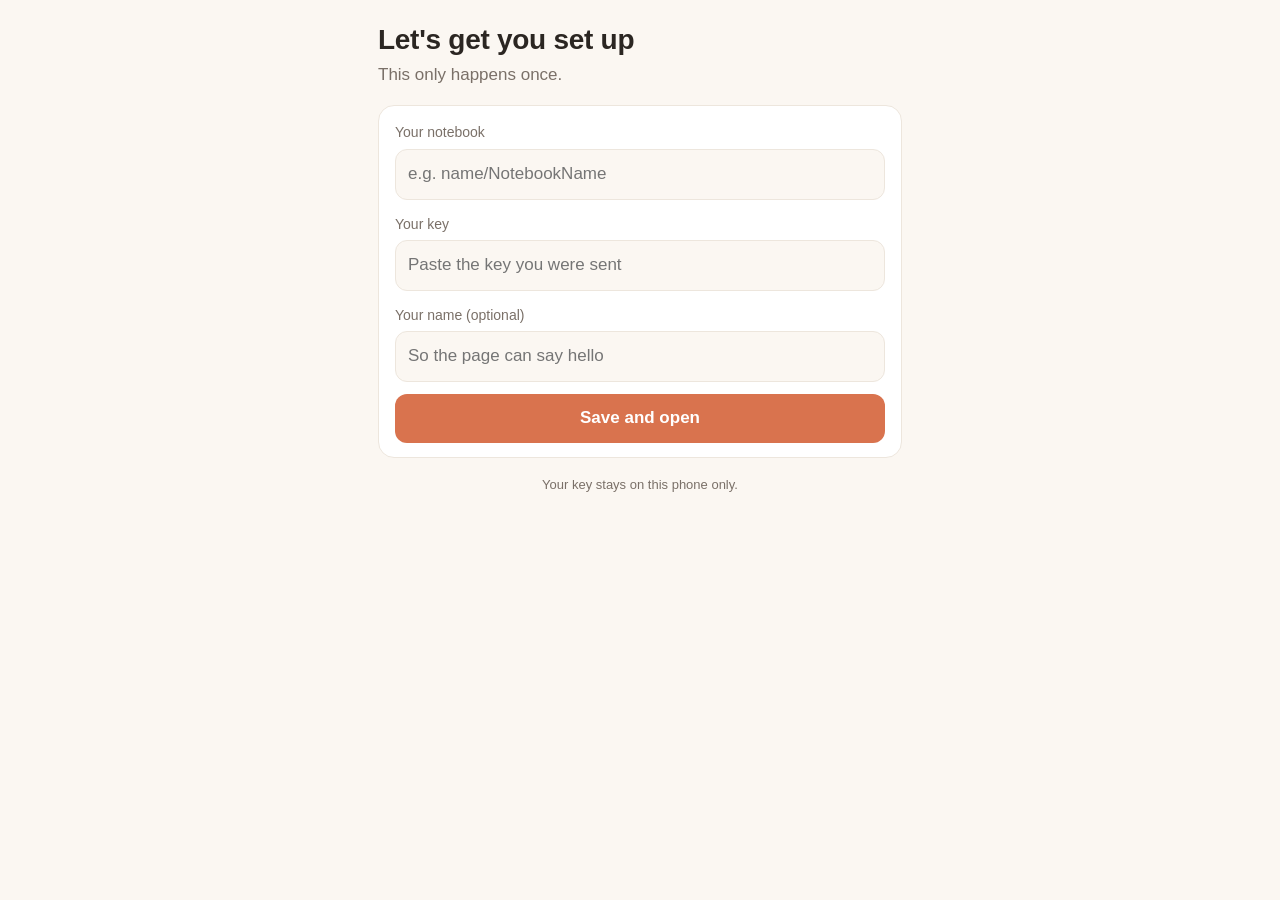
==== public/index.html @ 6e0e3b53 "Deploy as a Cloudflare Worker with static assets and security headers Site files move to public/ and" ====
<!DOCTYPE html>
<html lang="en">
<head>
<meta charset="utf-8">
<meta name="viewport" content="width=device-width, initial-scale=1, viewport-fit=cover">
<meta http-equiv="Content-Security-Policy" content="default-src 'none'; script-src 'self'; style-src 'self' 'unsafe-inline'; img-src 'self'; manifest-src 'self'; worker-src 'self'; connect-src 'self' https://api.github.com; base-uri 'none'; form-action 'none'">
<meta name="referrer" content="no-referrer">
<title>Today</title>
<link rel="manifest" href="manifest.webmanifest">
<link rel="apple-touch-icon" href="apple-touch-icon.png">
<meta name="apple-mobile-web-app-capable" content="yes">
<meta name="apple-mobile-web-app-title" content="Today">
<meta name="apple-mobile-web-app-status-bar-style" content="default">
<meta name="theme-color" content="#FBF7F2">
<style>
  :root {
    --bg: #FBF7F2; --card: #FFFFFF; --ink: #2B2622; --soft: #7A7068;
    --line: #EDE6DD; --accent: #D9734E; --accent-soft: #FBE9E1;
    --ok: #4F8A6E; --warn: #C2553A;
  }
  @media (prefers-color-scheme: dark) {
    :root { --bg:#1D1A18; --card:#272320; --ink:#F2ECE6; --soft:#A79C92;
      --line:#38322D; --accent:#E8906E; --accent-soft:#3A2A23; --ok:#7DB89A; --warn:#EE8A70; }
  }
  * { box-sizing: border-box; }
  html, body { margin:0; background:var(--bg); color:var(--ink);
    font: 17px/1.45 -apple-system, BlinkMacSystemFont, "Segoe UI", Roboto, sans-serif; }
  main { max-width: 560px; margin: 0 auto;
    padding: calc(env(safe-area-inset-top) + 20px) 18px calc(env(safe-area-inset-bottom) + 40px); }
  header { margin-bottom: 18px; }
  .hello { font-size: 28px; font-weight: 700; margin: 0; letter-spacing: -0.01em; }
  .date { color: var(--soft); margin: 2px 0 0; }
  section { background: var(--card); border: 1px solid var(--line); border-radius: 16px;
    padding: 14px 16px; margin-bottom: 14px; }
  h2 { font-size: 13px; text-transform: uppercase; letter-spacing: .06em; color: var(--soft);
    margin: 0 0 8px; font-weight: 600; }
  ul { list-style: none; margin: 0; padding: 0; }
  li { padding: 9px 0; border-top: 1px solid var(--line); display: flex; gap: 10px; align-items: baseline; }
  li:first-child { border-top: 0; }
  .when { flex: 0 0 auto; min-width: 64px; font-size: 14px; color: var(--soft); font-variant-numeric: tabular-nums; }
  .when.late { color: var(--warn); font-weight: 600; }
  .when.now { color: var(--accent); font-weight: 600; }
  .what { flex: 1; }
  .sub { display:block; font-size: 14px; color: var(--soft); }
  .empty { color: var(--soft); font-style: italic; padding: 4px 0; }
  .hero { background: var(--accent-soft); border-color: transparent; }
  .foot { text-align: center; color: var(--soft); font-size: 13px; margin-top: 18px; }
  button, .btn { font: inherit; border: 0; border-radius: 12px; padding: 12px 16px; cursor: pointer;
    background: var(--accent); color: #fff; font-weight: 600; width: 100%; }
  .link { background: none; color: var(--soft); width: auto; padding: 6px; font-weight: 400;
    text-decoration: underline; font-size: 13px; }
  input { font: inherit; width: 100%; padding: 12px; border-radius: 12px; border: 1px solid var(--line);
    background: var(--bg); color: var(--ink); margin: 4px 0 12px; }
  label { font-size: 14px; color: var(--soft); }
  .msg { padding: 12px 14px; border-radius: 12px; background: var(--accent-soft); margin-bottom: 14px; }
  [hidden] { display: none !important; }
</style>
</head>
<body>
<noscript><p style="padding:20px">Please turn on JavaScript to use Today.</p></noscript>
<main>
  <!-- Setup screen -->
  <div id="setup" hidden>
    <header>
      <p class="hello">Let's get you set up</p>
      <p class="date">This only happens once.</p>
    </header>
    <div id="setupMsg" class="msg" hidden></div>
    <section>
      <label for="repo">Your notebook</label>
      <input id="repo" placeholder="e.g. name/NotebookName" autocapitalize="off" autocorrect="off" spellcheck="false">
      <label for="key">Your key</label>
      <input id="key" type="password" placeholder="Paste the key you were sent" autocapitalize="off" autocorrect="off" spellcheck="false">
      <label for="name">Your name (optional)</label>
      <input id="name" placeholder="So the page can say hello" autocomplete="given-name">
      <button id="save">Save and open</button>
    </section>
    <p class="foot">Your key stays on this phone only.</p>
  </div>

  <!-- Dashboard -->
  <div id="dash" hidden>
    <header>
      <p class="hello" id="hello">Good morning</p>
      <p class="date" id="date"></p>
    </header>
    <div id="dashMsg" class="msg" hidden></div>

    <section class="hero">
      <h2>Today</h2>
      <ul id="today"></ul>
    </section>
    <section>
      <h2>Waiting on</h2>
      <ul id="waiting"></ul>
    </section>
    <section>
      <h2>Coming up</h2>
      <ul id="coming"></ul>
    </section>
    <section id="notesWrap">
      <h2>Notes</h2>
      <ul id="notes"></ul>
    </section>

    <p class="foot">
      <span id="updated"></span><br>
      <button class="link" id="refresh">Refresh</button>
      <button class="link" id="reset">Reconnect</button>
    </p>
  </div>
</main>

<script src="now-parser.js"></script>
<script src="app.js"></script>
</body>
</html>
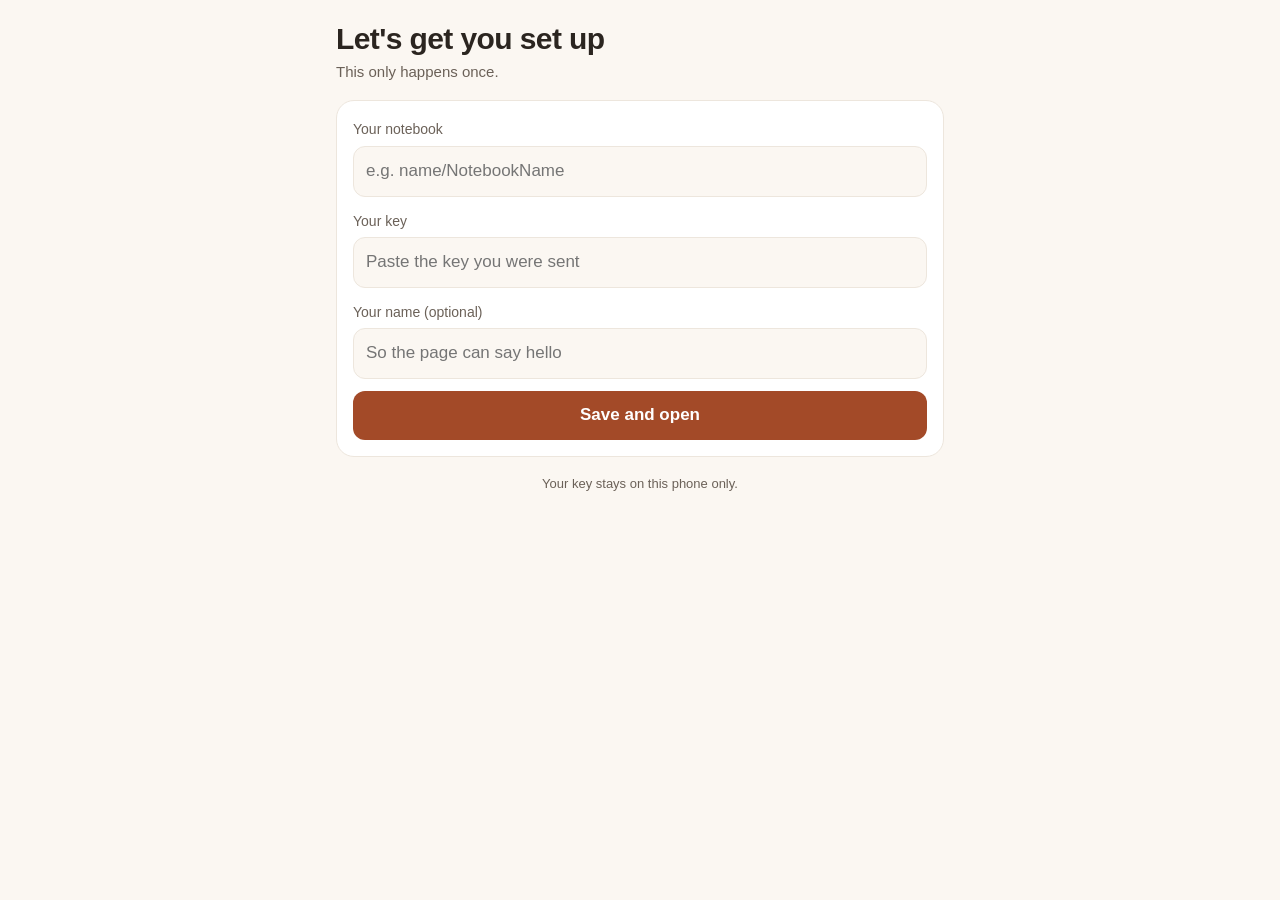
==== commit 552238b9: "Revamp Today page with canvas-style layout and multi-cursor build animation - New layout from the Gr" ====
--- a/public/index.html
+++ b/public/index.html
@@ -7,6 +7,7 @@
 <meta name="referrer" content="no-referrer">
 <title>Today</title>
 <link rel="manifest" href="manifest.webmanifest">
+<link rel="stylesheet" href="build.css">
 <link rel="apple-touch-icon" href="apple-touch-icon.png">
 <meta name="apple-mobile-web-app-capable" content="yes">
 <meta name="apple-mobile-web-app-title" content="Today">
@@ -14,45 +15,102 @@
 <meta name="theme-color" content="#FBF7F2">
 <style>
   :root {
-    --bg: #FBF7F2; --card: #FFFFFF; --ink: #2B2622; --soft: #7A7068;
-    --line: #EDE6DD; --accent: #D9734E; --accent-soft: #FBE9E1;
-    --ok: #4F8A6E; --warn: #C2553A;
+    /* Fills use the bright colours; text uses the -text versions (all at least 4.5:1, checked) */
+    --bg: #FBF7F2; --card: #FFFFFF; --ink: #2B2520; --soft: #6B6158;
+    --line: #EDE6DD; --accent: #D9734E; --accent-soft: #FBE9E1; --accent-text: #A34A28; --on-accent: #FFFFFF;
+    --ok: #4F8A6E; --ok-soft: #E3F0E8; --ok-text: #376B52;
+    --warn: #C2553A; --warn-soft: #FBE4DD; --warn-text: #A9432B;
+    --amber-soft: #FBEFD9; --amber-text: #8A5A0E;
+    --radius: 18px;
   }
   @media (prefers-color-scheme: dark) {
-    :root { --bg:#1D1A18; --card:#272320; --ink:#F2ECE6; --soft:#A79C92;
-      --line:#38322D; --accent:#E8906E; --accent-soft:#3A2A23; --ok:#7DB89A; --warn:#EE8A70; }
+    :root { --bg:#1D1A18; --card:#272320; --ink:#F2ECE6; --soft:#B3A89E;
+      --line:#38322D; --accent:#E8906E; --accent-soft:#3A2A23; --accent-text:#F0A285; --on-accent:#1D1A18;
+      --ok:#7DB89A; --ok-soft:#22332A; --ok-text:#8CC7A8;
+      --warn:#EE8A70; --warn-soft:#3D2620; --warn-text:#F49A82;
+      --amber-soft:#3A2F1C; --amber-text:#E8B866; }
   }
   * { box-sizing: border-box; }
   html, body { margin:0; background:var(--bg); color:var(--ink);
-    font: 17px/1.45 -apple-system, BlinkMacSystemFont, "Segoe UI", Roboto, sans-serif; }
-  main { max-width: 560px; margin: 0 auto;
-    padding: calc(env(safe-area-inset-top) + 20px) 18px calc(env(safe-area-inset-bottom) + 40px); }
-  header { margin-bottom: 18px; }
-  .hello { font-size: 28px; font-weight: 700; margin: 0; letter-spacing: -0.01em; }
-  .date { color: var(--soft); margin: 2px 0 0; }
-  section { background: var(--card); border: 1px solid var(--line); border-radius: 16px;
-    padding: 14px 16px; margin-bottom: 14px; }
-  h2 { font-size: 13px; text-transform: uppercase; letter-spacing: .06em; color: var(--soft);
-    margin: 0 0 8px; font-weight: 600; }
+    font: 17px/1.45 -apple-system, BlinkMacSystemFont, "Segoe UI", Roboto, sans-serif;
+    -webkit-text-size-adjust: 100%; }
+  main { max-width: 640px; margin: 0 auto;
+    padding: calc(env(safe-area-inset-top) + 22px) 16px calc(env(safe-area-inset-bottom) + 48px); }
+
+  /* Header */
+  #head { margin-bottom: 18px; }
+  .hello { font-size: 30px; font-weight: 750; margin: 0; letter-spacing: -0.02em; line-height: 1.15; }
+  .date { color: var(--soft); margin: 4px 0 0; font-size: 15px; }
+  .summary { margin: 8px 0 0; font-size: 17px; }
+
+  /* Sections */
+  section { background: var(--card); border: 1px solid var(--line); border-radius: var(--radius);
+    padding: 16px; margin-bottom: 14px; }
+  section.hero { background: var(--accent-soft); border-color: transparent; }
+  h2 { font-size: 13px; text-transform: uppercase; letter-spacing: .07em; color: var(--soft);
+    margin: 0 0 10px; font-weight: 650; display: flex; justify-content: space-between; align-items: baseline; gap: 8px; }
+  h2 .count { text-transform: none; letter-spacing: 0; font-weight: 500; }
+
+  /* Number tiles */
+  .tiles { display: grid; grid-template-columns: repeat(4, 1fr); gap: 8px; margin: 2px 0 4px; }
+  .tile { background: var(--card); border-radius: 14px; padding: 10px 8px 9px; text-align: center; }
+  .tile .num { display: block; font-size: 26px; font-weight: 750; line-height: 1.1; font-variant-numeric: tabular-nums; }
+  .tile .lbl { display: block; font-size: 13px; color: var(--soft); line-height: 1.25; margin-top: 2px; }
+  .tile.hot .num { color: var(--warn-text); }
+  @media (max-width: 480px) { .tiles { grid-template-columns: repeat(2, 1fr); } }
+
+  /* Rows */
   ul { list-style: none; margin: 0; padding: 0; }
-  li { padding: 9px 0; border-top: 1px solid var(--line); display: flex; gap: 10px; align-items: baseline; }
-  li:first-child { border-top: 0; }
-  .when { flex: 0 0 auto; min-width: 64px; font-size: 14px; color: var(--soft); font-variant-numeric: tabular-nums; }
-  .when.late { color: var(--warn); font-weight: 600; }
-  .when.now { color: var(--accent); font-weight: 600; }
-  .what { flex: 1; }
-  .sub { display:block; font-size: 14px; color: var(--soft); }
-  .empty { color: var(--soft); font-style: italic; padding: 4px 0; }
-  .hero { background: var(--accent-soft); border-color: transparent; }
+  .rows > li { padding: 11px 0; border-top: 1px solid var(--line); display: flex; gap: 12px; align-items: flex-start; }
+  .hero .rows > li { border-top-color: rgba(0,0,0,.06); }
+  .rows > li:first-child { border-top: 0; }
+  .hero .rows { margin-top: 10px; }
+  .main { flex: 1; min-width: 0; }
+  .title { display: block; overflow-wrap: anywhere; }
+  .sub { display: block; font-size: 15px; color: var(--soft); overflow-wrap: anywhere; }
+  .side { flex: 0 0 auto; display: flex; flex-direction: column; align-items: flex-end; gap: 4px; text-align: right; }
+  .when { font-size: 14px; color: var(--soft); font-variant-numeric: tabular-nums; white-space: nowrap; }
+  .empty { color: var(--soft); font-style: italic; padding: 2px 0; }
+
+  /* Pills */
+  .pill { display: inline-block; font-size: 12.5px; font-weight: 650; line-height: 1; padding: 5px 9px;
+    border-radius: 999px; white-space: nowrap; background: var(--line); color: var(--ink); }
+  .pill.accent { background: var(--accent-soft); color: var(--accent-text); }
+  .hero .pill.accent { background: var(--card); }
+  .pill.warn { background: var(--warn-soft); color: var(--warn-text); }
+  .pill.amber { background: var(--amber-soft); color: var(--amber-text); }
+  .pill.ok { background: var(--ok-soft); color: var(--ok-text); }
+
+  /* Notes */
+  .callout { border-left: 4px solid var(--accent); background: var(--accent-soft); border-radius: 12px;
+    padding: 11px 14px; margin-top: 8px; overflow-wrap: anywhere; }
+  .callout:first-of-type { margin-top: 0; }
+
+  /* Notebook links */
+  details.nb { padding: 0; }
+  details.nb > summary { list-style: none; cursor: pointer; padding: 16px; font-size: 13px; text-transform: uppercase;
+    letter-spacing: .07em; color: var(--soft); font-weight: 650; display: flex; justify-content: space-between; }
+  details.nb > summary::-webkit-details-marker { display: none; }
+  details.nb > summary::after { content: "Show"; text-transform: none; letter-spacing: 0; font-weight: 500; }
+  details.nb[open] > summary::after { content: "Hide"; }
+  .links { display: grid; grid-template-columns: repeat(auto-fill, minmax(150px, 1fr)); gap: 8px; padding: 0 16px 16px; }
+  .links a { display: block; text-decoration: none; color: var(--ink); background: var(--bg); border: 1px solid var(--line);
+    border-radius: 12px; padding: 10px 12px; }
+  .links a { min-height: 44px; }
+
   .foot { text-align: center; color: var(--soft); font-size: 13px; margin-top: 18px; }
   button, .btn { font: inherit; border: 0; border-radius: 12px; padding: 12px 16px; cursor: pointer;
-    background: var(--accent); color: #fff; font-weight: 600; width: 100%; }
-  .link { background: none; color: var(--soft); width: auto; padding: 6px; font-weight: 400;
+    background: var(--accent-text); color: var(--on-accent); font-weight: 600; width: 100%; min-height: 44px; }
+  .link { background: none; color: var(--soft); width: auto; padding: 8px 10px; min-height: 44px; font-weight: 400;
     text-decoration: underline; font-size: 13px; }
   input { font: inherit; width: 100%; padding: 12px; border-radius: 12px; border: 1px solid var(--line);
     background: var(--bg); color: var(--ink); margin: 4px 0 12px; }
   label { font-size: 14px; color: var(--soft); }
   .msg { padding: 12px 14px; border-radius: 12px; background: var(--accent-soft); margin-bottom: 14px; }
+  #setup header { margin-bottom: 18px; }
+  .fade-in { animation: fade-in .3s ease-out both; }
+  @keyframes fade-in { from { opacity: 0; } to { opacity: 1; } }
+  @media (prefers-reduced-motion: reduce) { .fade-in { animation: none; } }
   [hidden] { display: none !important; }
 </style>
 </head>
@@ -78,40 +136,22 @@
     <p class="foot">Your key stays on this phone only.</p>
   </div>
 
-  <!-- Dashboard -->
+  <!-- Dashboard: #head and #board are filled by app.js; [data-b] marks pieces for build.js -->
   <div id="dash" hidden>
-    <header>
-      <p class="hello" id="hello">Good morning</p>
-      <p class="date" id="date"></p>
-    </header>
-    <div id="dashMsg" class="msg" hidden></div>
-
-    <section class="hero">
-      <h2>Today</h2>
-      <ul id="today"></ul>
-    </section>
-    <section>
-      <h2>Waiting on</h2>
-      <ul id="waiting"></ul>
-    </section>
-    <section>
-      <h2>Coming up</h2>
-      <ul id="coming"></ul>
-    </section>
-    <section id="notesWrap">
-      <h2>Notes</h2>
-      <ul id="notes"></ul>
-    </section>
-
-    <p class="foot">
+    <header id="head"></header>
+    <div id="dashMsg" class="msg" hidden role="status"></div>
+    <div id="board"></div>
+    <footer class="foot">
       <span id="updated"></span><br>
       <button class="link" id="refresh">Refresh</button>
+      <button class="link" id="replay" hidden>Replay</button>
       <button class="link" id="reset">Reconnect</button>
-    </p>
+    </footer>
   </div>
 </main>
 
 <script src="now-parser.js"></script>
+<script src="build.js"></script>
 <script src="app.js"></script>
 </body>
 </html>
--- a/public/build.css
+++ b/public/build.css
@@ -0,0 +1,125 @@
+/* build.css - multi-cursor build animation (see build.js). Everything is prefixed b-. */
+:root {
+  --b-a1: #E5484D;  /* Planner    red     */
+  --b-a2: #F76B15;  /* Coder      orange  */
+  --b-a3: #C99A06;  /* Designer   gold    */
+  --b-a4: #30A46C;  /* Reviewer   green   */
+  --b-a5: #12A594;  /* Writer     teal    */
+  --b-a6: #0D9BD6;  /* Researcher cyan    */
+  --b-a7: #3E63DD;  /* Tester     blue    */
+  --b-a8: #8E4EC6;  /* Stylist    purple  */
+  --b-a9: #D6409F;  /* Linter     pink    */
+  --b-a10: #6BA30F; /* Editor     lime    */
+  --b-a11: #6E56CF; /* Builder    violet  */
+  --b-a12: #B45309; /* Scout      rust    */
+  --b-mono: ui-monospace, SFMono-Regular, Menlo, Consolas, "Liberation Mono", monospace;
+  --b-ui: -apple-system, BlinkMacSystemFont, "Segoe UI", Roboto, sans-serif;
+}
+
+/* Real pieces waiting to be built: invisible but keep their box and stay in the a11y tree. */
+.b-wait { opacity: 0 !important; }
+.b-dragging { cursor: grabbing; filter: drop-shadow(0 12px 20px rgba(0, 0, 0, .18)); }
+.b-drag-on, .b-drag-on * { -webkit-user-select: none !important; user-select: none !important; }
+
+/* Overlay: document-positioned, clipped, never interactive. */
+.b-overlay {
+  position: absolute; top: 0; left: 0; width: 0; height: 0;
+  overflow: hidden; pointer-events: none; z-index: 2147483000;
+  transition: opacity .45s ease;
+}
+.b-overlay * { pointer-events: none; }
+.b-overlay.b-out { opacity: 0; }
+.b-fixed { position: fixed; top: 0; left: 0; width: 0; height: 0; pointer-events: none; z-index: 2147483001; }
+
+.b-ghost {
+  position: absolute; box-sizing: border-box;
+  border: 1.5px dashed var(--soft, #9a8f86); border-radius: 10px;
+  opacity: .45; transition: opacity .3s ease, border-color .2s ease;
+}
+.b-ghost.b-on { border-color: var(--b-c); opacity: .9; }
+.b-ghost.b-gone { opacity: 0; }
+
+.b-agent { position: absolute; top: 0; left: 0; will-change: transform; }
+.b-spark {
+  position: absolute; left: -10px; top: -10px; width: 20px; height: 20px;
+  fill: var(--b-c); filter: drop-shadow(0 1px 1.5px rgba(0, 0, 0, .3));
+  transform-origin: 50% 50%;
+  animation: b-spin 1.1s linear infinite; animation-play-state: paused;
+}
+.b-busy .b-spark { animation-play-state: running; }
+.b-label {
+  position: absolute; left: 9px; top: 9px; white-space: nowrap;
+  background: var(--b-c, var(--accent, #D9734E)); color: #fff;
+  font: 600 11px/1 var(--b-ui); letter-spacing: .01em;
+  padding: 4px 8px; border-radius: 999px;
+  box-shadow: 0 1px 3px rgba(0, 0, 0, .2);
+}
+
+.b-flip .b-label { left: auto; right: 9px; }
+
+.b-code {
+  position: absolute; margin: 0; box-sizing: border-box;
+  padding: 6px 8px; font: 11px/15px var(--b-mono); color: var(--ink, #2B2622);
+  background: var(--card, #fff);
+  background: color-mix(in srgb, var(--card, #fff) 86%, transparent);
+  border: 1px solid var(--line, #EDE6DD); border-left: 2px solid var(--b-c);
+  border-radius: 8px; white-space: pre; overflow: hidden;
+  box-shadow: 0 4px 14px rgba(0, 0, 0, .08);
+  transition: opacity .25s ease;
+}
+.b-code::after {
+  content: ""; display: inline-block; width: 6px; height: 12px; margin-left: 1px;
+  vertical-align: -2px; background: var(--b-c); animation: b-blink .9s steps(1) infinite;
+}
+.b-code.b-gone { opacity: 0; }
+
+.b-sel {
+  position: absolute; box-sizing: border-box; border: 1.5px solid var(--b-c); border-radius: 4px;
+  opacity: 0; animation: b-flash .9s ease-out forwards;
+}
+.b-size {
+  position: absolute; left: -1.5px; top: -19px; white-space: nowrap;
+  background: var(--b-c); color: #fff; font: 600 10px/1 var(--b-mono);
+  padding: 3px 5px; border-radius: 4px;
+}
+.b-ruler {
+  position: absolute; box-sizing: border-box; border-top: 1px solid var(--b-c); opacity: .85;
+  background: repeating-linear-gradient(90deg, var(--b-c) 0 1px, transparent 1px 10px);
+  transition: opacity .3s ease;
+}
+.b-guide { position: absolute; width: 0; border-left: 1px dashed var(--b-c); transition: opacity .3s ease; }
+.b-gap {
+  position: absolute; transform: translate(-50%, -50%);
+  font: 600 10px/1 var(--b-mono); color: var(--b-c);
+  background: var(--bg, #FBF7F2); padding: 2px 3px; border-radius: 3px;
+  transition: opacity .3s ease;
+}
+.b-ruler.b-gone, .b-guide.b-gone, .b-gap.b-gone { opacity: 0; }
+
+.b-you { position: absolute; top: 0; left: 0; opacity: 0; transition: opacity .2s ease; }
+.b-you.b-on { opacity: 1; }
+.b-you .b-label { left: 14px; top: 16px; background: var(--accent, #D9734E); }
+
+.b-skip {
+  position: fixed; pointer-events: auto; cursor: pointer;
+  right: calc(16px + env(safe-area-inset-right, 0px));
+  bottom: calc(16px + env(safe-area-inset-bottom, 0px));
+  width: auto; min-width: 64px; min-height: 44px; padding: 0 18px;
+  font: 600 15px/1 var(--b-ui); color: var(--ink, #2B2622);
+  background: var(--card, #fff); border: 1px solid var(--line, #EDE6DD); border-radius: 999px;
+  box-shadow: 0 4px 16px rgba(0, 0, 0, .14);
+}
+.b-skip:focus-visible { outline: 2px solid var(--accent, #D9734E); outline-offset: 2px; }
+
+@keyframes b-spin { to { transform: rotate(360deg); } }
+@keyframes b-blink { 50% { opacity: 0; } }
+@keyframes b-flash { 0% { opacity: 0; } 15% { opacity: 1; } 70% { opacity: 1; } 100% { opacity: 0; } }
+
+/* Safety net: with reduced motion nothing is ever hidden or overlaid. */
+@media (prefers-reduced-motion: reduce) {
+  .b-wait { opacity: 1 !important; }
+  .b-overlay, .b-fixed { display: none !important; }
+}
+
+/* No iOS callout menu on the long-press that starts drag-to-fix */
+[data-b="card"] { -webkit-touch-callout: none; }
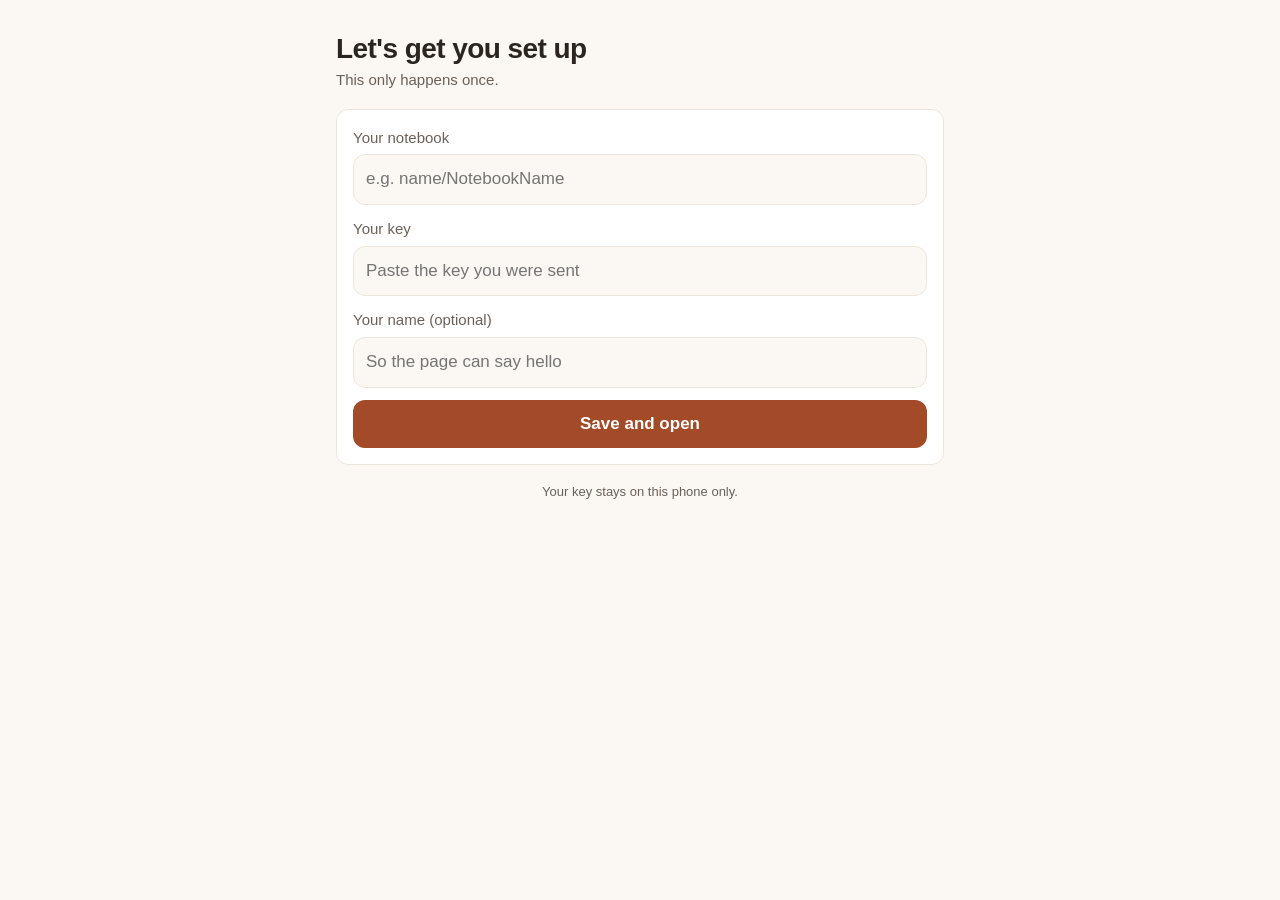
==== commit 2f637ff4: "Tabbed mobile UI from Grok's design research Spec: agent-desk threads/today-app-design.md (G Dev & D" ====
--- a/public/index.html
+++ b/public/index.html
@@ -12,143 +12,226 @@
 <meta name="apple-mobile-web-app-capable" content="yes">
 <meta name="apple-mobile-web-app-title" content="Today">
 <meta name="apple-mobile-web-app-status-bar-style" content="default">
-<meta name="theme-color" content="#FBF7F2">
+<meta name="theme-color" content="#FBF7F2" media="(prefers-color-scheme: light)">
+<meta name="theme-color" content="#1D1A18" media="(prefers-color-scheme: dark)">
 <style>
+  /* Design: agent-desk threads/today-app-design.md (G Dev & Design, 2026-11-13).
+     Fills use the bright colours; text uses the -text versions (all at least 4.5:1, checked). */
   :root {
-    /* Fills use the bright colours; text uses the -text versions (all at least 4.5:1, checked) */
     --bg: #FBF7F2; --card: #FFFFFF; --ink: #2B2520; --soft: #6B6158;
     --line: #EDE6DD; --accent: #D9734E; --accent-soft: #FBE9E1; --accent-text: #A34A28; --on-accent: #FFFFFF;
     --ok: #4F8A6E; --ok-soft: #E3F0E8; --ok-text: #376B52;
     --warn: #C2553A; --warn-soft: #FBE4DD; --warn-text: #A9432B;
     --amber-soft: #FBEFD9; --amber-text: #8A5A0E;
-    --radius: 18px;
+    --bar-bg: rgba(251, 247, 242, .86); --tab-pill: rgba(217, 115, 78, .14); --shadow: 0 -1px 0 var(--line);
+    --tabbar-h: 56px;
   }
   @media (prefers-color-scheme: dark) {
     :root { --bg:#1D1A18; --card:#272320; --ink:#F2ECE6; --soft:#B3A89E;
       --line:#38322D; --accent:#E8906E; --accent-soft:#3A2A23; --accent-text:#F0A285; --on-accent:#1D1A18;
       --ok:#7DB89A; --ok-soft:#22332A; --ok-text:#8CC7A8;
       --warn:#EE8A70; --warn-soft:#3D2620; --warn-text:#F49A82;
-      --amber-soft:#3A2F1C; --amber-text:#E8B866; }
+      --amber-soft:#3A2F1C; --amber-text:#E8B866;
+      --bar-bg: rgba(29, 26, 24, .86); --tab-pill: rgba(232, 144, 110, .18); }
   }
   * { box-sizing: border-box; }
-  html, body { margin:0; background:var(--bg); color:var(--ink);
-    font: 17px/1.45 -apple-system, BlinkMacSystemFont, "Segoe UI", Roboto, sans-serif;
-    -webkit-text-size-adjust: 100%; }
-  main { max-width: 640px; margin: 0 auto;
-    padding: calc(env(safe-area-inset-top) + 22px) 16px calc(env(safe-area-inset-bottom) + 48px); }
-
-  /* Header */
-  #head { margin-bottom: 18px; }
-  .hello { font-size: 30px; font-weight: 750; margin: 0; letter-spacing: -0.02em; line-height: 1.15; }
+  html { -webkit-text-size-adjust: 100%; }
+  html, body { margin: 0; background: var(--bg); color: var(--ink);
+    font: 17px/1.45 -apple-system, BlinkMacSystemFont, "Segoe UI", Roboto, sans-serif; }
+  body { -webkit-tap-highlight-color: transparent; }
+  .num, .tnum, .when, .pill, .meta { font-variant-numeric: tabular-nums; }
+  [hidden] { display: none !important; }
+
+  /* ---- Slim sticky bar (iOS large-title pattern) ---- */
+  .appbar { position: sticky; top: 0; z-index: 20; background: var(--bar-bg);
+    -webkit-backdrop-filter: saturate(1.6) blur(16px); backdrop-filter: saturate(1.6) blur(16px);
+    padding-top: env(safe-area-inset-top); border-bottom: 1px solid transparent; transition: border-color .15s; }
+  .appbar.scrolled { border-bottom-color: var(--line); }
+  .appbar .bar { height: 44px; display: flex; align-items: center; justify-content: center; }
+  .appbar .bar-title { font-size: 17px; font-weight: 600; transition: opacity .15s; }
+  body[data-tab="today"] .appbar:not(.titled) .bar-title { opacity: 0; }
+
+  main { max-width: 640px; margin: 0 auto; padding: 0 16px calc(var(--tabbar-h) + env(safe-area-inset-bottom) + 28px); }
+  #setup { padding-top: calc(env(safe-area-inset-top) + 28px); padding-bottom: 40px; }
+
+  /* ---- Type scale ---- */
+  .hello { font-size: 28px; font-weight: 700; margin: 4px 0 0; letter-spacing: -0.02em; line-height: 1.18; }
   .date { color: var(--soft); margin: 4px 0 0; font-size: 15px; }
-  .summary { margin: 8px 0 0; font-size: 17px; }
-
-  /* Sections */
-  section { background: var(--card); border: 1px solid var(--line); border-radius: var(--radius);
-    padding: 16px; margin-bottom: 14px; }
-  section.hero { background: var(--accent-soft); border-color: transparent; }
-  h2 { font-size: 13px; text-transform: uppercase; letter-spacing: .07em; color: var(--soft);
-    margin: 0 0 10px; font-weight: 650; display: flex; justify-content: space-between; align-items: baseline; gap: 8px; }
-  h2 .count { text-transform: none; letter-spacing: 0; font-weight: 500; }
-
-  /* Number tiles */
-  .tiles { display: grid; grid-template-columns: repeat(4, 1fr); gap: 8px; margin: 2px 0 4px; }
-  .tile { background: var(--card); border-radius: 14px; padding: 10px 8px 9px; text-align: center; }
-  .tile .num { display: block; font-size: 26px; font-weight: 750; line-height: 1.1; font-variant-numeric: tabular-nums; }
-  .tile .lbl { display: block; font-size: 13px; color: var(--soft); line-height: 1.25; margin-top: 2px; }
+  .summary { margin: 10px 0 0; font-size: 17px; }
+  .screen-h { font-size: 20px; font-weight: 600; margin: 12px 0 4px; letter-spacing: -0.01em; }
+  .group-h { font-size: 15px; font-weight: 600; color: var(--soft); margin: 24px 0 4px; }
+  .meta { font-size: 13px; color: var(--soft); }
+
+  /* ---- Tiles (2x2) ---- */
+  .tiles { display: grid; grid-template-columns: repeat(2, 1fr); gap: 8px; margin: 20px 0 4px; }
+  @media (min-width: 520px) { .tiles { grid-template-columns: repeat(4, 1fr); } }
+  .tile { display: block; min-height: 72px; background: var(--card); border: 1px solid var(--line); border-radius: 12px;
+    padding: 12px 14px; color: inherit; text-decoration: none; font: inherit; text-align: left; width: 100%; cursor: pointer; }
+  .tile .num { display: block; font-size: 28px; font-weight: 700; line-height: 1.1; }
+  .tile .lbl { display: block; font-size: 13px; color: var(--soft); margin-top: 2px; }
   .tile.hot .num { color: var(--warn-text); }
-  @media (max-width: 480px) { .tiles { grid-template-columns: repeat(2, 1fr); } }
-
-  /* Rows */
-  ul { list-style: none; margin: 0; padding: 0; }
-  .rows > li { padding: 11px 0; border-top: 1px solid var(--line); display: flex; gap: 12px; align-items: flex-start; }
-  .hero .rows > li { border-top-color: rgba(0,0,0,.06); }
+  .tile:active { background: var(--accent-soft); }
+
+  /* ---- Lists ---- */
+  ul, ol { list-style: none; margin: 0; padding: 0; }
+  .rows { background: var(--card); border: 1px solid var(--line); border-radius: 12px; padding: 0 16px; }
+  .rows > li { padding: 12px 0; border-top: 1px solid var(--line); display: flex; gap: 12px; align-items: flex-start; min-height: 48px; }
   .rows > li:first-child { border-top: 0; }
-  .hero .rows { margin-top: 10px; }
   .main { flex: 1; min-width: 0; }
   .title { display: block; overflow-wrap: anywhere; }
   .sub { display: block; font-size: 15px; color: var(--soft); overflow-wrap: anywhere; }
-  .side { flex: 0 0 auto; display: flex; flex-direction: column; align-items: flex-end; gap: 4px; text-align: right; }
-  .when { font-size: 14px; color: var(--soft); font-variant-numeric: tabular-nums; white-space: nowrap; }
-  .empty { color: var(--soft); font-style: italic; padding: 2px 0; }
-
-  /* Pills */
-  .pill { display: inline-block; font-size: 12.5px; font-weight: 650; line-height: 1; padding: 5px 9px;
+  .sub.late { color: var(--warn-text); }
+  .side { flex: 0 0 auto; display: flex; align-items: center; min-height: 24px; }
+  .when { font-size: 15px; color: var(--soft); white-space: nowrap; }
+  ol.top3 { counter-reset: top; }
+  ol.top3 > li { counter-increment: top; }
+  ol.top3 > li::before { content: counter(top); flex: 0 0 24px; height: 24px; border-radius: 12px; background: var(--accent-soft);
+    color: var(--accent-text); font-size: 13px; font-weight: 700; display: inline-flex; align-items: center; justify-content: center; margin-top: 1px; }
+
+  /* ---- Pills ---- */
+  .pill { display: inline-block; font-size: 13px; font-weight: 600; line-height: 1; padding: 6px 10px;
     border-radius: 999px; white-space: nowrap; background: var(--line); color: var(--ink); }
-  .pill.accent { background: var(--accent-soft); color: var(--accent-text); }
-  .hero .pill.accent { background: var(--card); }
   .pill.warn { background: var(--warn-soft); color: var(--warn-text); }
   .pill.amber { background: var(--amber-soft); color: var(--amber-text); }
-  .pill.ok { background: var(--ok-soft); color: var(--ok-text); }
-
-  /* Notes */
+  .pill.plain { background: none; color: var(--soft); padding-right: 0; font-weight: 500; }
+
+  /* ---- Waiting cards ---- */
+  .cards { display: grid; gap: 8px; margin-top: 12px; }
+  .card { background: var(--card); border: 1px solid var(--line); border-radius: 12px; padding: 16px; }
+  .card .top { display: flex; justify-content: space-between; align-items: flex-start; gap: 12px; }
+  .card .who { font-weight: 600; overflow-wrap: anywhere; }
+  .card .what { margin-top: 2px; overflow-wrap: anywhere; }
+  .card .meta { margin-top: 6px; }
+
+  /* ---- Notes ---- */
   .callout { border-left: 4px solid var(--accent); background: var(--accent-soft); border-radius: 12px;
-    padding: 11px 14px; margin-top: 8px; overflow-wrap: anywhere; }
-  .callout:first-of-type { margin-top: 0; }
-
-  /* Notebook links */
-  details.nb { padding: 0; }
-  details.nb > summary { list-style: none; cursor: pointer; padding: 16px; font-size: 13px; text-transform: uppercase;
-    letter-spacing: .07em; color: var(--soft); font-weight: 650; display: flex; justify-content: space-between; }
-  details.nb > summary::-webkit-details-marker { display: none; }
-  details.nb > summary::after { content: "Show"; text-transform: none; letter-spacing: 0; font-weight: 500; }
-  details.nb[open] > summary::after { content: "Hide"; }
-  .links { display: grid; grid-template-columns: repeat(auto-fill, minmax(150px, 1fr)); gap: 8px; padding: 0 16px 16px; }
-  .links a { display: block; text-decoration: none; color: var(--ink); background: var(--bg); border: 1px solid var(--line);
-    border-radius: 12px; padding: 10px 12px; }
-  .links a { min-height: 44px; }
-
+    padding: 12px 16px; margin-top: 8px; overflow-wrap: anywhere; }
+
+  .empty { color: var(--soft); text-align: center; padding: 40px 16px; font-size: 17px; }
+  .pane-foot { text-align: center; margin-top: 28px; }
+  .linkbtn { background: none; border: 0; color: var(--soft); font: inherit; font-size: 15px; text-decoration: underline;
+    text-underline-offset: 3px; padding: 12px 16px; min-height: 48px; cursor: pointer; }
+
+  .msg { padding: 12px 16px; border-radius: 12px; background: var(--accent-soft); margin: 12px 0 0; }
+
+  /* ---- Bottom tab bar (Apple HIG / Material 3 navigation bar) ---- */
+  .tabbar { position: fixed; left: 0; right: 0; bottom: 0; z-index: 30; background: var(--bar-bg);
+    -webkit-backdrop-filter: saturate(1.6) blur(16px); backdrop-filter: saturate(1.6) blur(16px);
+    box-shadow: var(--shadow); padding-bottom: env(safe-area-inset-bottom); }
+  .tabbar .tabs { max-width: 640px; margin: 0 auto; height: var(--tabbar-h); display: grid; grid-template-columns: repeat(4, 1fr); }
+  .tab { position: relative; display: flex; flex-direction: column; align-items: center; justify-content: center; gap: 2px;
+    min-height: 48px; color: var(--soft); text-decoration: none; font-size: 12px; font-weight: 500; }
+  .tab .ico { width: 56px; height: 30px; border-radius: 15px; display: flex; align-items: center; justify-content: center; transition: background .15s; }
+  .tab svg { width: 24px; height: 24px; fill: none; stroke: currentColor; stroke-width: 1.8; stroke-linecap: round; stroke-linejoin: round; }
+  .tab svg .fillable { fill: none; }
+  .tab[aria-current="page"] { color: var(--accent-text); font-weight: 600; }
+  .tab[aria-current="page"] .ico { background: var(--tab-pill); }
+  .tab[aria-current="page"] svg .fillable { fill: currentColor; }
+  .tab[aria-current="page"] svg .on-fill { stroke: var(--card); }
+  .tab .dot { position: absolute; top: 6px; left: calc(50% + 10px); width: 8px; height: 8px; border-radius: 4px;
+    background: var(--warn); box-shadow: 0 0 0 2px var(--bg); }
+
+  /* ---- About sheet (Notion-style: secondary info behind a tap) ---- */
+  .scrim { position: fixed; inset: 0; z-index: 40; background: rgba(0, 0, 0, .32); }
+  .sheet { position: fixed; left: 0; right: 0; bottom: 0; z-index: 41; max-width: 640px; margin: 0 auto;
+    background: var(--card); border-radius: 16px 16px 0 0; padding: 8px 16px calc(env(safe-area-inset-bottom) + 16px);
+    box-shadow: 0 -8px 32px rgba(0, 0, 0, .18); max-height: 85vh; max-height: 85dvh; overflow: auto; overscroll-behavior: contain; }
+  .sheet .grab { width: 36px; height: 5px; border-radius: 3px; background: var(--line); margin: 0 auto 8px; }
+  .sheet h2 { font-size: 20px; font-weight: 600; margin: 8px 0 6px; }
+  .sheet p { color: var(--soft); font-size: 15px; margin: 0 0 12px; }
+  .sheet .links { display: grid; gap: 8px; margin: 12px 0; }
+  .sheet .links a, .sheet .act { display: flex; align-items: center; min-height: 48px; padding: 0 16px; border-radius: 12px;
+    background: var(--bg); border: 1px solid var(--line); color: var(--ink); text-decoration: none; font: inherit; width: 100%; cursor: pointer; text-align: left; }
+  .sheet .actions { display: grid; gap: 8px; margin-top: 12px; }
+  .sheet .done { margin-top: 12px; }
+
+  /* ---- Setup ---- */
+  #setup .hello { margin-bottom: 4px; }
+  #setup section { background: var(--card); border: 1px solid var(--line); border-radius: 12px; padding: 16px; margin-top: 18px; }
+  .btn { font: inherit; border: 0; border-radius: 12px; padding: 12px 16px; cursor: pointer; min-height: 48px;
+    background: var(--accent-text); color: var(--on-accent); font-weight: 600; width: 100%; }
+  input { font: inherit; width: 100%; padding: 12px; border-radius: 12px; border: 1px solid var(--line);
+    background: var(--bg); color: var(--ink); margin: 4px 0 12px; min-height: 48px; }
+  label { font-size: 15px; color: var(--soft); }
   .foot { text-align: center; color: var(--soft); font-size: 13px; margin-top: 18px; }
-  button, .btn { font: inherit; border: 0; border-radius: 12px; padding: 12px 16px; cursor: pointer;
-    background: var(--accent-text); color: var(--on-accent); font-weight: 600; width: 100%; min-height: 44px; }
-  .link { background: none; color: var(--soft); width: auto; padding: 8px 10px; min-height: 44px; font-weight: 400;
-    text-decoration: underline; font-size: 13px; }
-  input { font: inherit; width: 100%; padding: 12px; border-radius: 12px; border: 1px solid var(--line);
-    background: var(--bg); color: var(--ink); margin: 4px 0 12px; }
-  label { font-size: 14px; color: var(--soft); }
-  .msg { padding: 12px 14px; border-radius: 12px; background: var(--accent-soft); margin-bottom: 14px; }
-  #setup header { margin-bottom: 18px; }
+
+  /* ---- Motion ---- */
   .fade-in { animation: fade-in .3s ease-out both; }
+  .fade-tab { animation: fade-in .15s ease-out both; }
   @keyframes fade-in { from { opacity: 0; } to { opacity: 1; } }
-  @media (prefers-reduced-motion: reduce) { .fade-in { animation: none; } }
-  [hidden] { display: none !important; }
+  @media (prefers-reduced-motion: reduce) { .fade-in, .fade-tab { animation: none; } .appbar, .bar-title { transition: none; } }
+
+  /* Build animation's Skip button sits just above the tab bar */
+  body .b-skip { bottom: calc(var(--tabbar-h) + env(safe-area-inset-bottom, 0px) + 12px); }
 </style>
 </head>
-<body>
+<body data-tab="today">
 <noscript><p style="padding:20px">Please turn on JavaScript to use Today.</p></noscript>
-<main>
-  <!-- Setup screen -->
-  <div id="setup" hidden>
-    <header>
-      <p class="hello">Let's get you set up</p>
-      <p class="date">This only happens once.</p>
-    </header>
-    <div id="setupMsg" class="msg" hidden></div>
-    <section>
-      <label for="repo">Your notebook</label>
-      <input id="repo" placeholder="e.g. name/NotebookName" autocapitalize="off" autocorrect="off" spellcheck="false">
-      <label for="key">Your key</label>
-      <input id="key" type="password" placeholder="Paste the key you were sent" autocapitalize="off" autocorrect="off" spellcheck="false">
-      <label for="name">Your name (optional)</label>
-      <input id="name" placeholder="So the page can say hello" autocomplete="given-name">
-      <button id="save">Save and open</button>
-    </section>
-    <p class="foot">Your key stays on this phone only.</p>
+
+<!-- Setup screen -->
+<main id="setup" hidden>
+  <p class="hello">Let's get you set up</p>
+  <p class="date">This only happens once.</p>
+  <div id="setupMsg" class="msg" hidden></div>
+  <section>
+    <label for="repo">Your notebook</label>
+    <input id="repo" placeholder="e.g. name/NotebookName" autocapitalize="off" autocorrect="off" spellcheck="false">
+    <label for="key">Your key</label>
+    <input id="key" type="password" placeholder="Paste the key you were sent" autocapitalize="off" autocorrect="off" spellcheck="false">
+    <label for="name">Your name (optional)</label>
+    <input id="name" placeholder="So the page can say hello" autocomplete="given-name">
+    <button class="btn" id="save">Save and open</button>
+  </section>
+  <p class="foot">Your key stays on this phone only.</p>
+</main>
+
+<!-- Dashboard -->
+<div id="dash" hidden>
+  <header class="appbar" id="appbar"><div class="bar"><span class="bar-title" id="barTitle" role="heading" aria-level="1">Today</span></div></header>
+  <main>
+    <div id="dashMsg" class="msg" hidden role="status"></div>
+    <!-- Panes are filled by app.js. [data-b] marks pieces for build.js (Today pane only). -->
+    <div id="pane-today" class="pane" role="region" aria-label="Today"></div>
+    <div id="pane-coming" class="pane" role="region" aria-label="Coming up" hidden></div>
+    <div id="pane-todos" class="pane" role="region" aria-label="To-dos" hidden></div>
+    <div id="pane-waiting" class="pane" role="region" aria-label="Waiting to hear back" hidden></div>
+  </main>
+
+  <nav class="tabbar" aria-label="Sections">
+    <div class="tabs">
+      <a class="tab" href="#today" data-tab="today" aria-current="page">
+        <span class="ico"><svg viewBox="0 0 24 24" aria-hidden="true"><circle class="fillable" cx="12" cy="12" r="4.2"/><path d="M12 2.5v2.2M12 19.3v2.2M2.5 12h2.2M19.3 12h2.2M5.3 5.3l1.6 1.6M17.1 17.1l1.6 1.6M5.3 18.7l1.6-1.6M17.1 6.9l1.6-1.6"/></svg></span>
+        <span>Today</span><span class="dot" hidden></span>
+      </a>
+      <a class="tab" href="#coming" data-tab="coming">
+        <span class="ico"><svg viewBox="0 0 24 24" aria-hidden="true"><rect class="fillable" x="3.5" y="5" width="17" height="15.5" rx="3"/><path class="on-fill" d="M3.5 10h17"/><path d="M8 3v4M16 3v4"/></svg></span>
+        <span>Coming up</span><span class="dot" hidden></span>
+      </a>
+      <a class="tab" href="#todos" data-tab="todos">
+        <span class="ico"><svg viewBox="0 0 24 24" aria-hidden="true"><rect class="fillable" x="3" y="3.5" width="5" height="5" rx="1.4"/><path class="on-fill" d="M4.3 6.1l1.1 1.1 1.8-2"/><rect x="3" y="10" width="5" height="5" rx="1.4"/><rect x="3" y="16.5" width="5" height="5" rx="1.4"/><path d="M11 6h10M11 12.5h10M11 19h10"/></svg></span>
+        <span>To-dos</span><span class="dot" hidden></span>
+      </a>
+      <a class="tab" href="#waiting" data-tab="waiting">
+        <span class="ico"><svg viewBox="0 0 24 24" aria-hidden="true"><path class="fillable" d="M5 4.5h14a2.5 2.5 0 0 1 2.5 2.5v8.5a2.5 2.5 0 0 1-2.5 2.5h-7l-4.5 3.5v-3.5H5a2.5 2.5 0 0 1-2.5-2.5V7A2.5 2.5 0 0 1 5 4.5z"/><path class="on-fill" d="M8 11.3h.01M12 11.3h.01M16 11.3h.01" stroke-width="2.6"/></svg></span>
+        <span>Waiting</span><span class="dot" hidden></span>
+      </a>
+    </div>
+  </nav>
+
+  <div class="scrim" id="scrim" hidden></div>
+  <div class="sheet" id="sheet" role="dialog" aria-modal="true" aria-labelledby="sheetTitle" hidden>
+    <div class="grab" aria-hidden="true"></div>
+    <h2 id="sheetTitle">About this page</h2>
+    <p>Your assistants keep this page up to date as you tell them things. It checks for changes every time you open it.</p>
+    <div class="links" id="sheetLinks"></div>
+    <div class="actions">
+      <button class="act" id="replay" hidden>Replay the build</button>
+      <button class="act" id="refresh">Check for changes now</button>
+      <button class="act" id="reset">Reconnect</button>
+    </div>
+    <button class="btn done" id="sheetDone">Done</button>
   </div>
-
-  <!-- Dashboard: #head and #board are filled by app.js; [data-b] marks pieces for build.js -->
-  <div id="dash" hidden>
-    <header id="head"></header>
-    <div id="dashMsg" class="msg" hidden role="status"></div>
-    <div id="board"></div>
-    <footer class="foot">
-      <span id="updated"></span><br>
-      <button class="link" id="refresh">Refresh</button>
-      <button class="link" id="replay" hidden>Replay</button>
-      <button class="link" id="reset">Reconnect</button>
-    </footer>
-  </div>
-</main>
+</div>
 
 <script src="now-parser.js"></script>
 <script src="build.js"></script>
